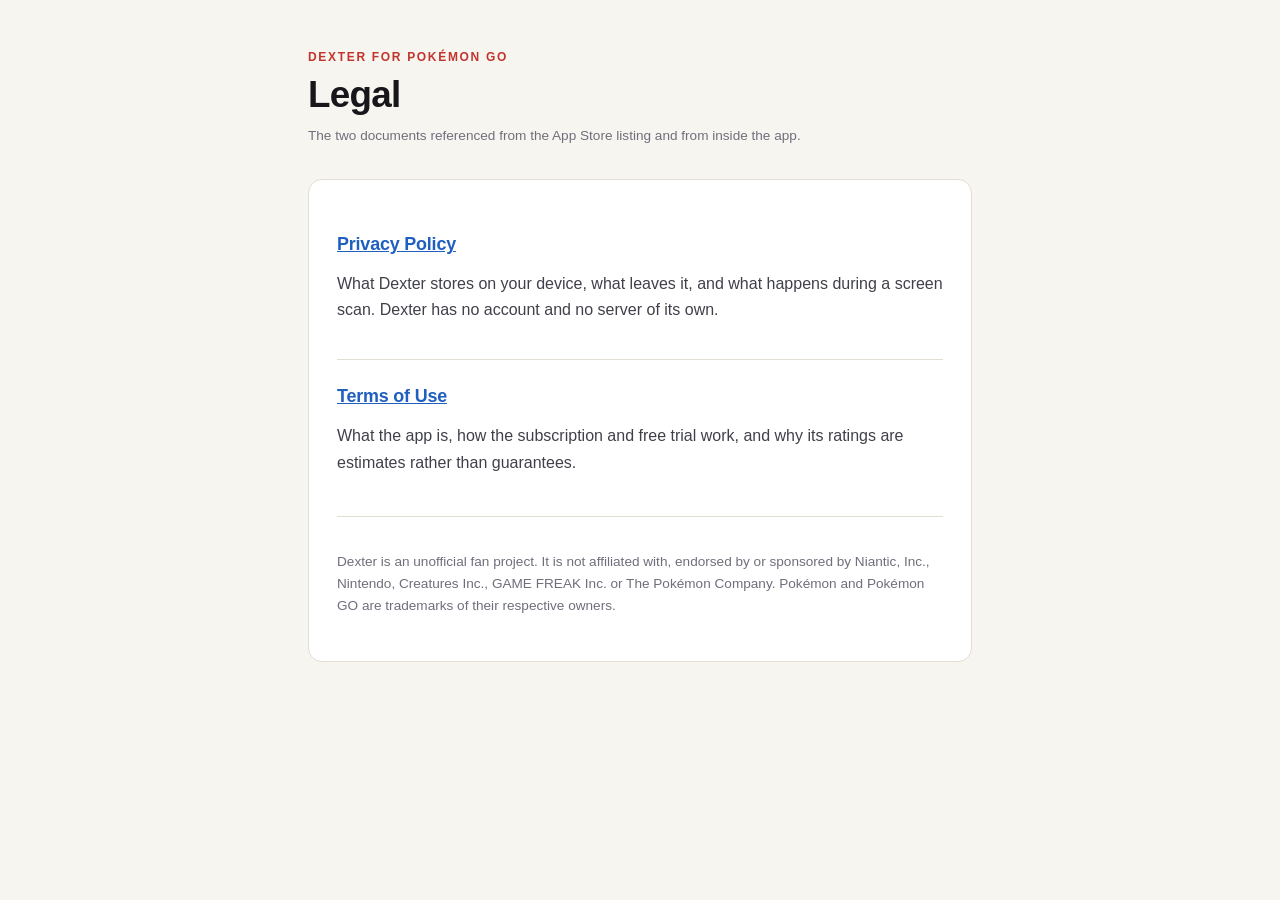
==== index.html @ 8de26ac4 "Privacy Policy and Terms of Use for Dexter" ====
<!doctype html>
<html lang="en">
<head>
<meta charset="utf-8">
<meta name="viewport" content="width=device-width, initial-scale=1">
<title>Dexter — Legal</title>
<link rel="stylesheet" href="style.css">
</head>
<body>
<main>
<header class="masthead">
  <p class="eyebrow">Dexter for Pokémon GO</p>
  <h1>Legal</h1>
  <p class="meta">The two documents referenced from the App Store listing and from inside the app.</p>
</header>
<div class="card">
  <h2><a href="privacy/">Privacy Policy</a></h2>
  <p>What Dexter stores on your device, what leaves it, and what happens during a screen scan. Dexter has no account and no server of its own.</p>
  <h2><a href="terms/">Terms of Use</a></h2>
  <p>What the app is, how the subscription and free trial work, and why its ratings are estimates rather than guarantees.</p>
<footer>
  <p>Dexter is an unofficial fan project. It is not affiliated with, endorsed by or sponsored by Niantic, Inc., Nintendo, Creatures Inc., GAME FREAK Inc. or The Pokémon Company. Pokémon and Pokémon GO are trademarks of their respective owners.</p>
</footer>
</div>
</main>
</body>
</html>
---- style.css ----
:root {
  --bg: #f7f5f0;
  --panel: #ffffff;
  --ink: #17161a;
  --ink2: #40404a;
  --ink3: #6f6f7c;
  --rule: #e2ded4;
  --accent: #c2352f;
  --link: #1f5fbf;
}
@media (prefers-color-scheme: dark) {
  :root {
    --bg: #14131a;
    --panel: #1c1b23;
    --ink: #f2f0ea;
    --ink2: #c9c6d2;
    --ink3: #8d8a98;
    --rule: #2e2d38;
    --accent: #ff6b5e;
    --link: #79aaff;
  }
}
* { box-sizing: border-box; }
html { -webkit-text-size-adjust: 100%; }
body {
  margin: 0;
  background: var(--bg);
  color: var(--ink2);
  font: 16px/1.65 -apple-system, BlinkMacSystemFont, "Segoe UI", Inter, Helvetica, Arial, sans-serif;
}
main {
  max-width: 44rem;
  margin: 0 auto;
  padding: 3rem 1.25rem 5rem;
}
.card {
  background: var(--panel);
  border: 1px solid var(--rule);
  border-radius: 14px;
  padding: 1.75rem 1.75rem 2rem;
}
header.masthead { margin-bottom: 2rem; }
.eyebrow {
  font-size: 0.75rem;
  letter-spacing: 0.14em;
  text-transform: uppercase;
  color: var(--accent);
  font-weight: 700;
  margin: 0 0 0.4rem;
}
h1 {
  color: var(--ink);
  font-size: clamp(1.7rem, 5vw, 2.3rem);
  line-height: 1.15;
  letter-spacing: -0.02em;
  margin: 0 0 0.5rem;
}
h2 {
  color: var(--ink);
  font-size: 1.12rem;
  letter-spacing: -0.01em;
  margin: 2.2rem 0 0.6rem;
  padding-top: 1.4rem;
  border-top: 1px solid var(--rule);
}
h2:first-of-type { border-top: 0; padding-top: 0; margin-top: 1.4rem; }
h3 { color: var(--ink); font-size: 0.98rem; margin: 1.4rem 0 0.4rem; }
p, li { margin: 0.7rem 0; }
ul { padding-left: 1.15rem; }
li { margin: 0.45rem 0; }
a { color: var(--link); }
.meta { color: var(--ink3); font-size: 0.85rem; margin: 0; }
.summary {
  background: color-mix(in srgb, var(--accent) 8%, transparent);
  border: 1px solid color-mix(in srgb, var(--accent) 28%, transparent);
  border-radius: 10px;
  padding: 1rem 1.15rem;
  margin: 1.6rem 0 0;
}
.summary p { margin: 0.4rem 0; color: var(--ink); }
.summary p:first-child { margin-top: 0; }
.summary p:last-child { margin-bottom: 0; }
strong { color: var(--ink); }
footer {
  margin-top: 2.5rem;
  padding-top: 1.4rem;
  border-top: 1px solid var(--rule);
  font-size: 0.85rem;
  color: var(--ink3);
}
nav.docnav { margin-bottom: 1.5rem; font-size: 0.9rem; }
nav.docnav a { margin-right: 1rem; }
table { border-collapse: collapse; width: 100%; font-size: 0.92rem; margin: 1rem 0; display: block; overflow-x: auto; }
th, td { text-align: left; padding: 0.55rem 0.7rem; border-bottom: 1px solid var(--rule); vertical-align: top; }
th { color: var(--ink); font-size: 0.78rem; text-transform: uppercase; letter-spacing: 0.06em; }
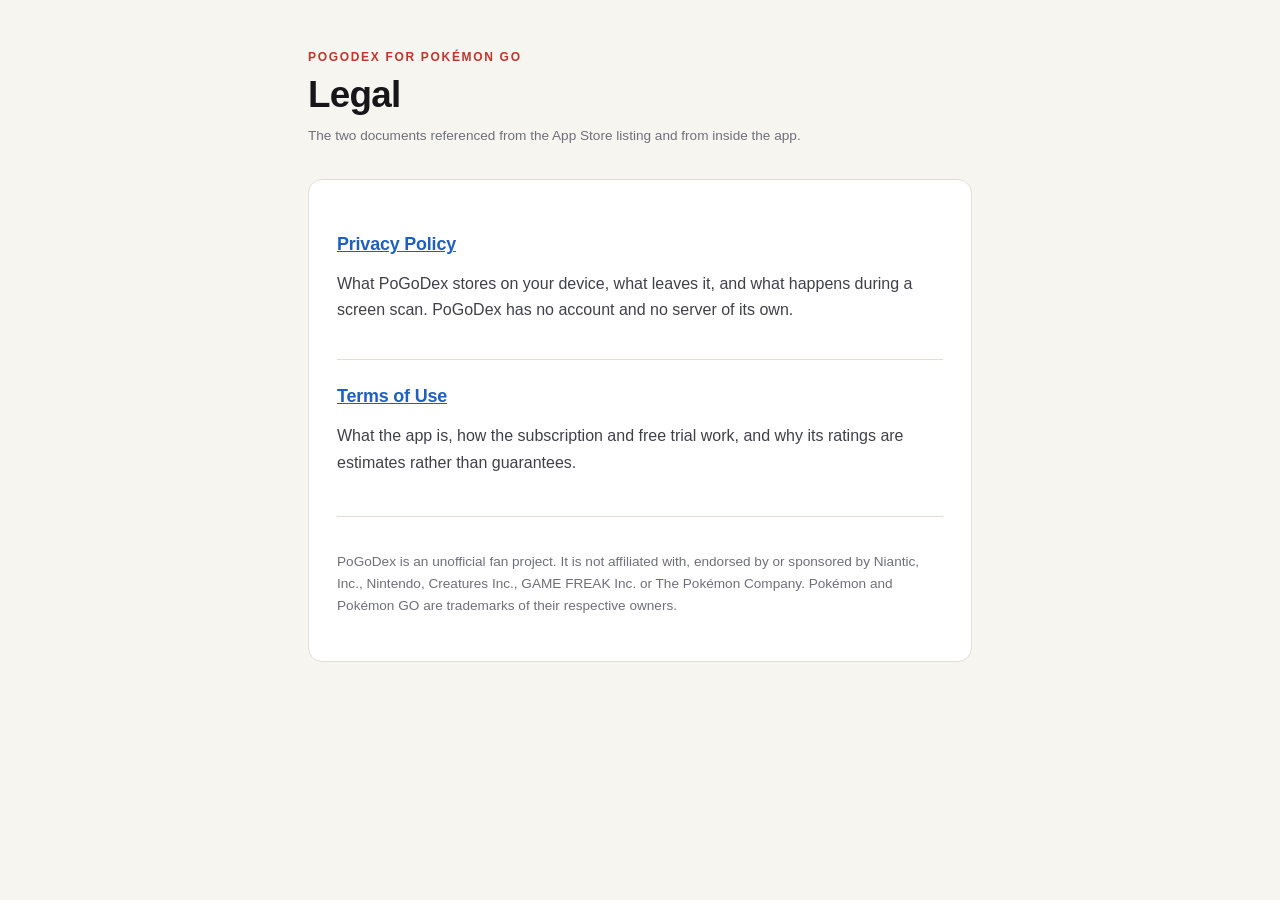
==== commit bf40e291: "Rename to PoGoDex, correct two claims about the app The pages were written while the project was sti" ====
--- a/index.html
+++ b/index.html
@@ -3,23 +3,23 @@
 <head>
 <meta charset="utf-8">
 <meta name="viewport" content="width=device-width, initial-scale=1">
-<title>Dexter — Legal</title>
+<title>PoGoDex — Legal</title>
 <link rel="stylesheet" href="style.css">
 </head>
 <body>
 <main>
 <header class="masthead">
-  <p class="eyebrow">Dexter for Pokémon GO</p>
+  <p class="eyebrow">PoGoDex for Pokémon GO</p>
   <h1>Legal</h1>
   <p class="meta">The two documents referenced from the App Store listing and from inside the app.</p>
 </header>
 <div class="card">
   <h2><a href="privacy/">Privacy Policy</a></h2>
-  <p>What Dexter stores on your device, what leaves it, and what happens during a screen scan. Dexter has no account and no server of its own.</p>
+  <p>What PoGoDex stores on your device, what leaves it, and what happens during a screen scan. PoGoDex has no account and no server of its own.</p>
   <h2><a href="terms/">Terms of Use</a></h2>
   <p>What the app is, how the subscription and free trial work, and why its ratings are estimates rather than guarantees.</p>
 <footer>
-  <p>Dexter is an unofficial fan project. It is not affiliated with, endorsed by or sponsored by Niantic, Inc., Nintendo, Creatures Inc., GAME FREAK Inc. or The Pokémon Company. Pokémon and Pokémon GO are trademarks of their respective owners.</p>
+  <p>PoGoDex is an unofficial fan project. It is not affiliated with, endorsed by or sponsored by Niantic, Inc., Nintendo, Creatures Inc., GAME FREAK Inc. or The Pokémon Company. Pokémon and Pokémon GO are trademarks of their respective owners.</p>
 </footer>
 </div>
 </main>
